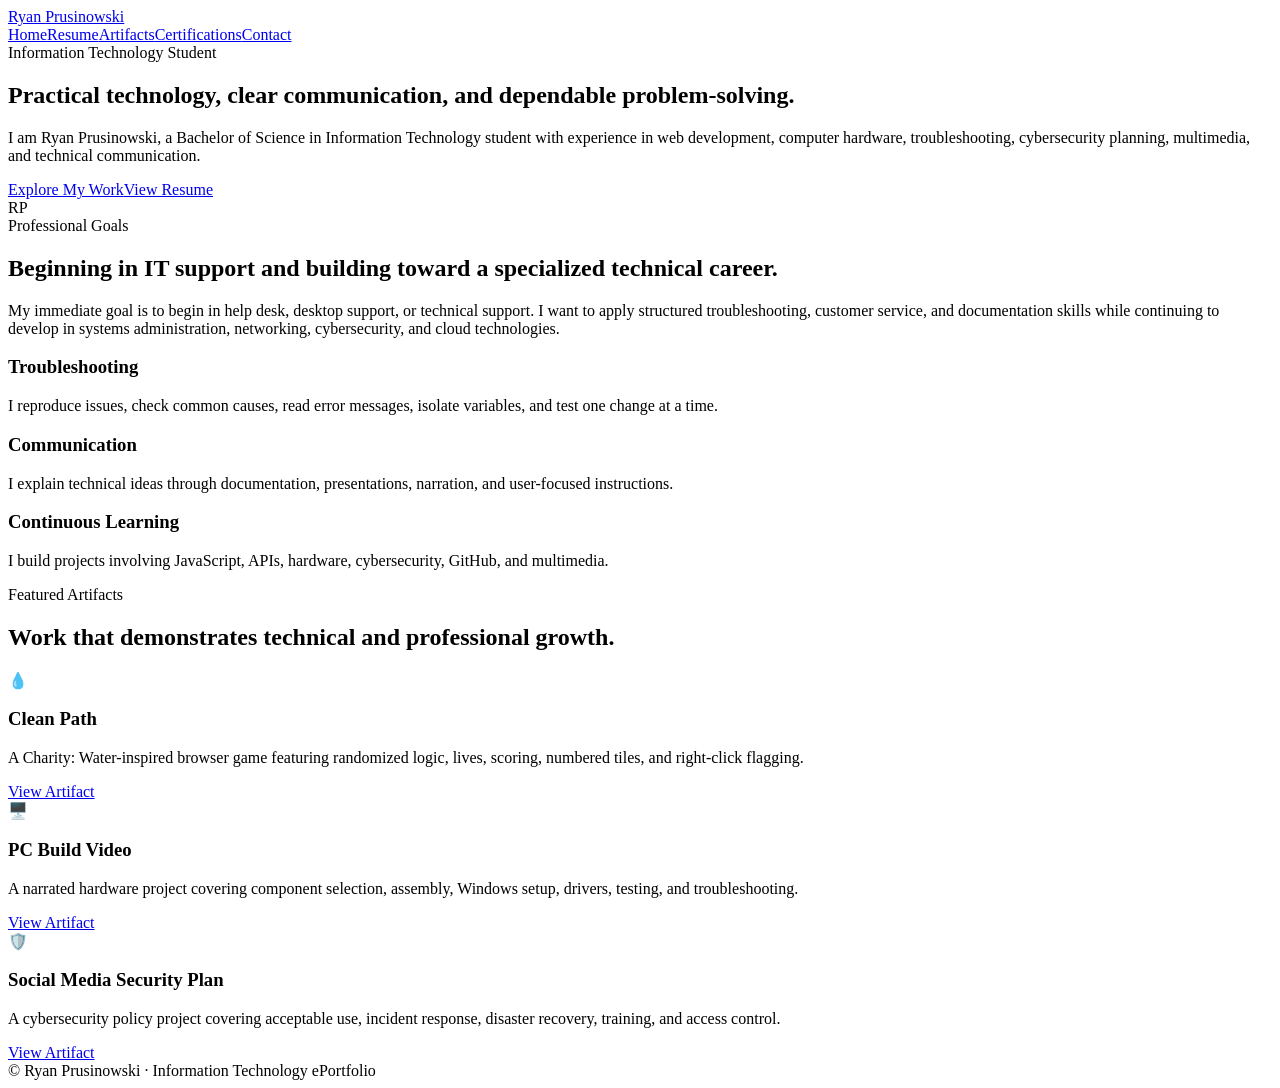
==== index.html @ 20c1c725 "add final eportfolio website" ====
<!doctype html><html lang="en"><head><meta charset="utf-8"><meta name="viewport" content="width=device-width,initial-scale=1"><meta name="description" content="Ryan Prusinowski Information Technology ePortfolio"><title>Home | Ryan Prusinowski</title><link rel="stylesheet" href="assets/css/style.css"></head><body><header class="site-header"><div class="container nav"><a class="brand" href="index.html">Ryan <span>Prusinowski</span></a><nav class="links"><a class="active" href="index.html">Home</a><a class="" href="resume.html">Resume</a><a class="" href="artifacts.html">Artifacts</a><a class="" href="certifications.html">Certifications</a><a class="" href="contact.html">Contact</a></nav></div></header><main>
<section class="container hero"><div><span class="badge">Information Technology Student</span><h1>Practical technology, clear communication, and dependable problem-solving.</h1><p class="lead">I am Ryan Prusinowski, a Bachelor of Science in Information Technology student with experience in web development, computer hardware, troubleshooting, cybersecurity planning, multimedia, and technical communication.</p><div class="buttons"><a class="btn primary" href="artifacts.html">Explore My Work</a><a class="btn" href="resume.html">View Resume</a></div></div><aside class="portrait"><div class="initials">RP</div></aside></section>
<section class="section"><div class="container"><div class="heading"><span class="badge">Professional Goals</span><h2>Beginning in IT support and building toward a specialized technical career.</h2><p class="lead">My immediate goal is to begin in help desk, desktop support, or technical support. I want to apply structured troubleshooting, customer service, and documentation skills while continuing to develop in systems administration, networking, cybersecurity, and cloud technologies.</p></div><div class="grid3"><article class="card"><h3>Troubleshooting</h3><p>I reproduce issues, check common causes, read error messages, isolate variables, and test one change at a time.</p></article><article class="card"><h3>Communication</h3><p>I explain technical ideas through documentation, presentations, narration, and user-focused instructions.</p></article><article class="card"><h3>Continuous Learning</h3><p>I build projects involving JavaScript, APIs, hardware, cybersecurity, GitHub, and multimedia.</p></article></div></div></section>
<section class="section"><div class="container"><div class="heading"><span class="badge">Featured Artifacts</span><h2>Work that demonstrates technical and professional growth.</h2></div><div class="grid3">
<article class="card"><div class="visual">💧</div><h3>Clean Path</h3><p>A Charity: Water-inspired browser game featuring randomized logic, lives, scoring, numbered tiles, and right-click flagging.</p><a class="btn" href="artifact-clean-path.html">View Artifact</a></article>
<article class="card"><div class="visual">🖥️</div><h3>PC Build Video</h3><p>A narrated hardware project covering component selection, assembly, Windows setup, drivers, testing, and troubleshooting.</p><a class="btn" href="artifact-pc-build.html">View Artifact</a></article>
<article class="card"><div class="visual">🛡️</div><h3>Social Media Security Plan</h3><p>A cybersecurity policy project covering acceptable use, incident response, disaster recovery, training, and access control.</p><a class="btn" href="artifact-security-plan.html">View Artifact</a></article>
</div></div></section></main><footer><div class="container">© <span id="year"></span> Ryan Prusinowski · Information Technology ePortfolio</div></footer><script src="assets/js/script.js"></script></body></html>
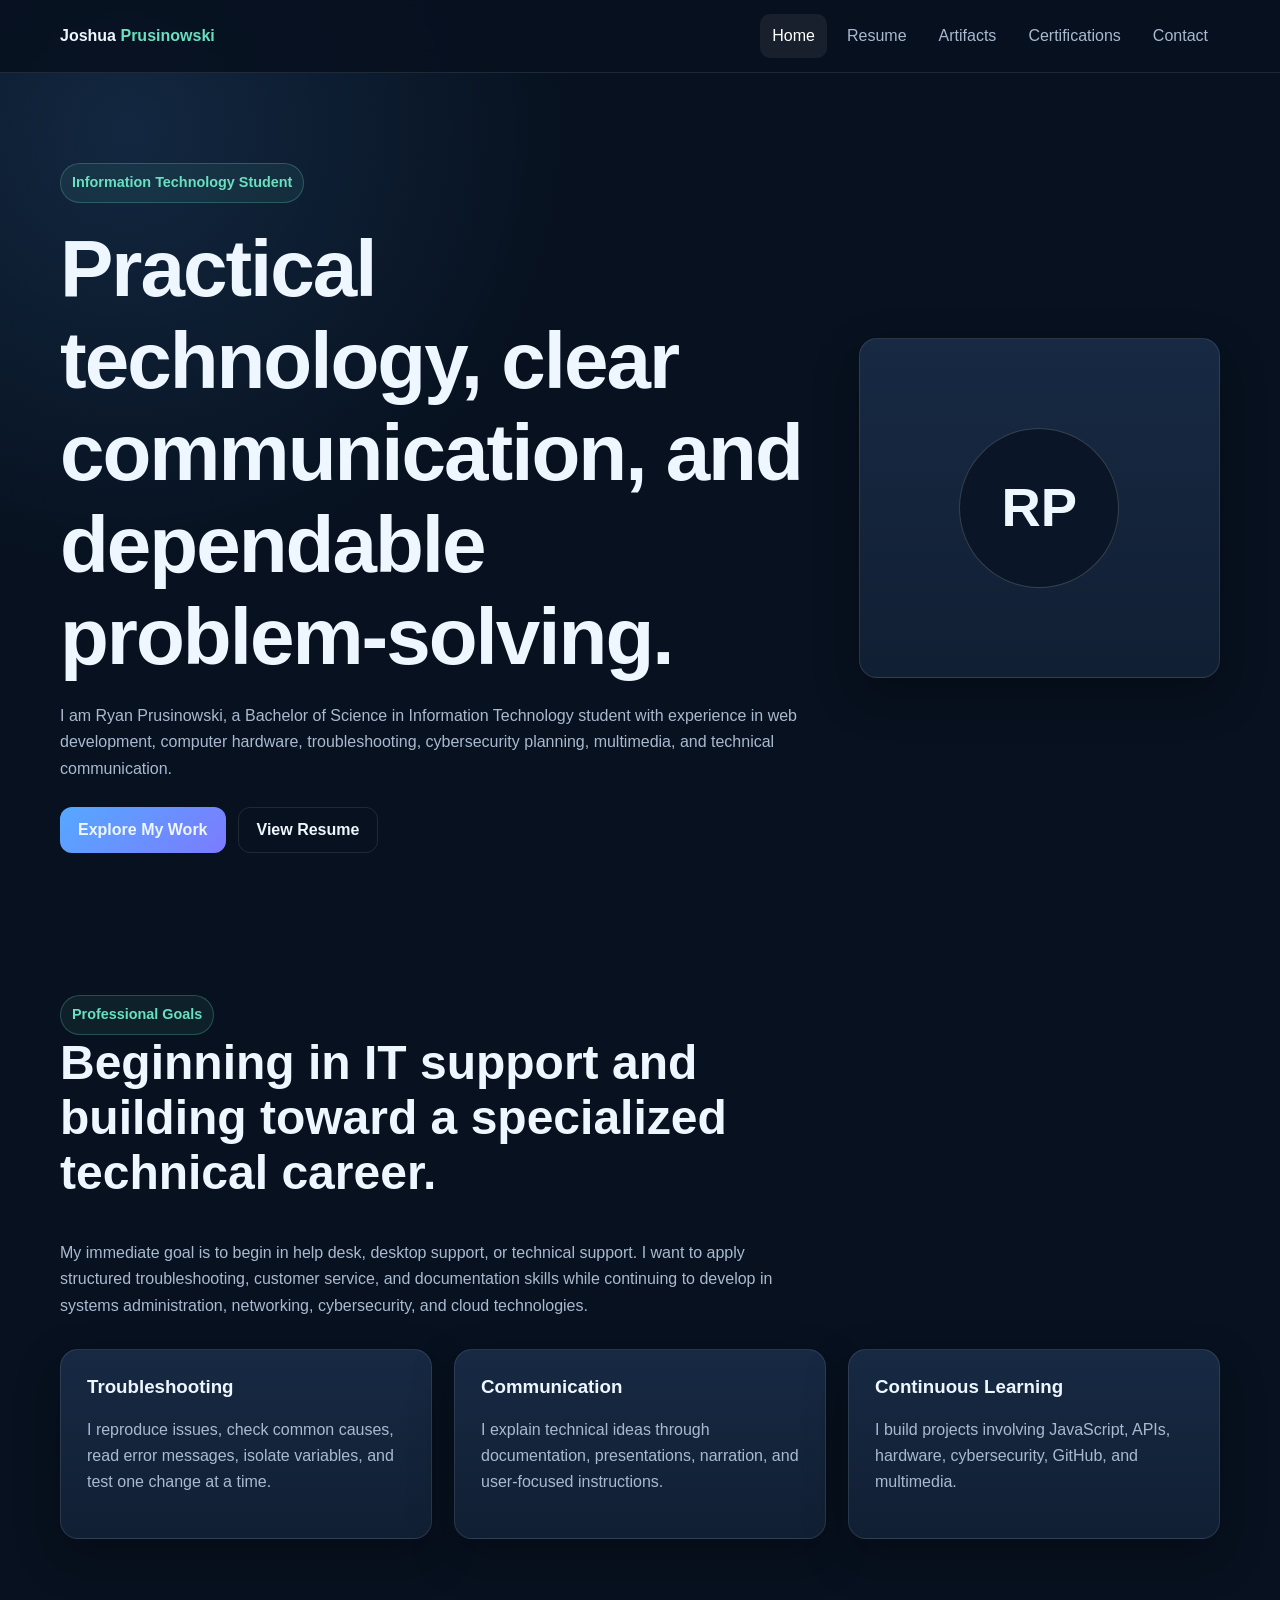
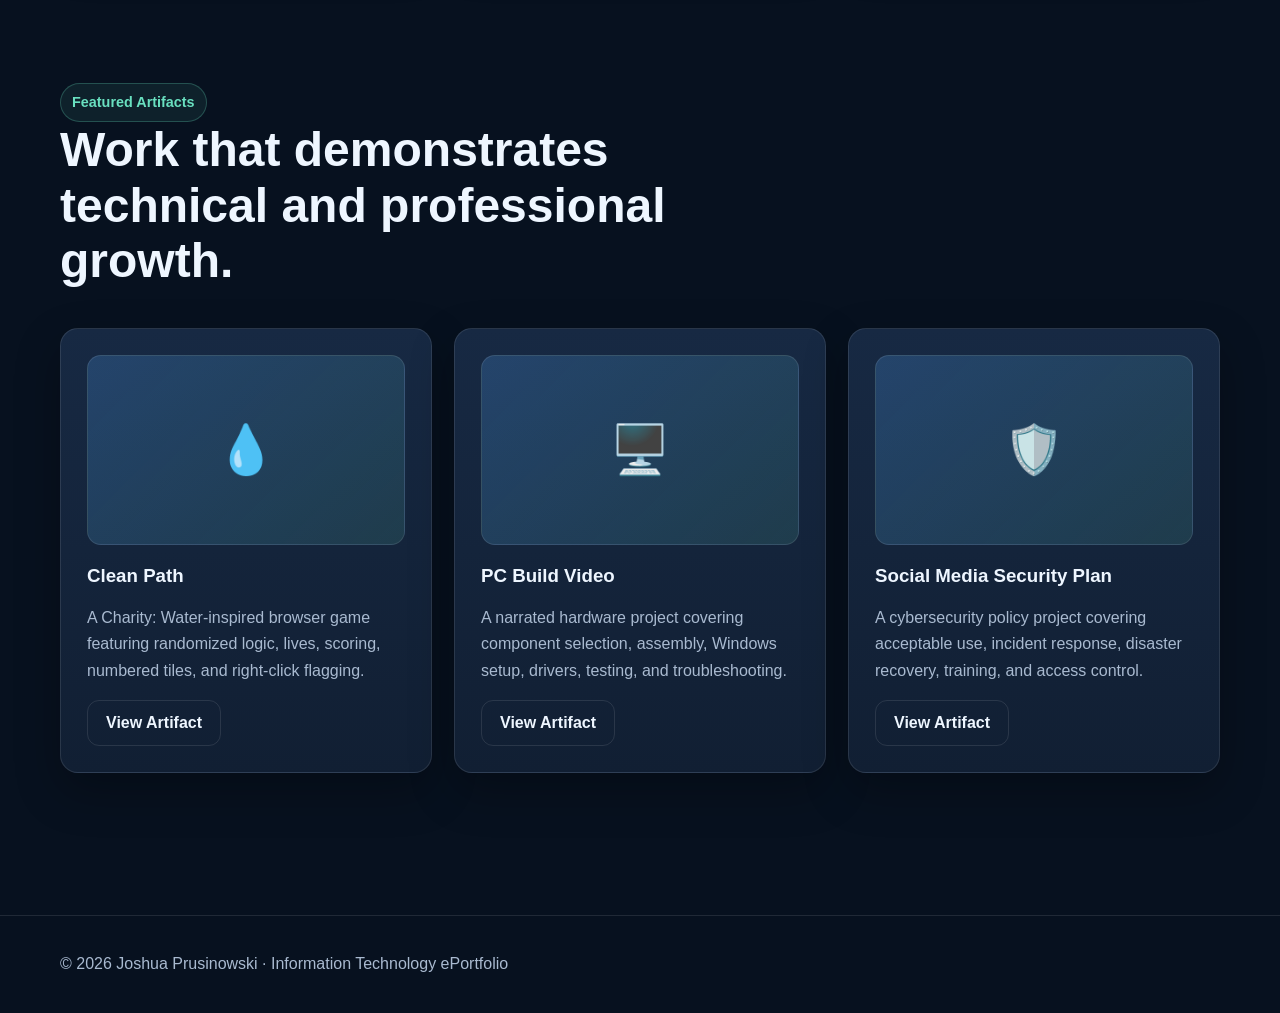
==== commit fbb14e5f: "Update portfolio website without large video" ====
--- a/index.html
+++ b/index.html
@@ -1,8 +1,99 @@
-<!doctype html><html lang="en"><head><meta charset="utf-8"><meta name="viewport" content="width=device-width,initial-scale=1"><meta name="description" content="Ryan Prusinowski Information Technology ePortfolio"><title>Home | Ryan Prusinowski</title><link rel="stylesheet" href="assets/css/style.css"></head><body><header class="site-header"><div class="container nav"><a class="brand" href="index.html">Ryan <span>Prusinowski</span></a><nav class="links"><a class="active" href="index.html">Home</a><a class="" href="resume.html">Resume</a><a class="" href="artifacts.html">Artifacts</a><a class="" href="certifications.html">Certifications</a><a class="" href="contact.html">Contact</a></nav></div></header><main>
-<section class="container hero"><div><span class="badge">Information Technology Student</span><h1>Practical technology, clear communication, and dependable problem-solving.</h1><p class="lead">I am Ryan Prusinowski, a Bachelor of Science in Information Technology student with experience in web development, computer hardware, troubleshooting, cybersecurity planning, multimedia, and technical communication.</p><div class="buttons"><a class="btn primary" href="artifacts.html">Explore My Work</a><a class="btn" href="resume.html">View Resume</a></div></div><aside class="portrait"><div class="initials">RP</div></aside></section>
-<section class="section"><div class="container"><div class="heading"><span class="badge">Professional Goals</span><h2>Beginning in IT support and building toward a specialized technical career.</h2><p class="lead">My immediate goal is to begin in help desk, desktop support, or technical support. I want to apply structured troubleshooting, customer service, and documentation skills while continuing to develop in systems administration, networking, cybersecurity, and cloud technologies.</p></div><div class="grid3"><article class="card"><h3>Troubleshooting</h3><p>I reproduce issues, check common causes, read error messages, isolate variables, and test one change at a time.</p></article><article class="card"><h3>Communication</h3><p>I explain technical ideas through documentation, presentations, narration, and user-focused instructions.</p></article><article class="card"><h3>Continuous Learning</h3><p>I build projects involving JavaScript, APIs, hardware, cybersecurity, GitHub, and multimedia.</p></article></div></div></section>
-<section class="section"><div class="container"><div class="heading"><span class="badge">Featured Artifacts</span><h2>Work that demonstrates technical and professional growth.</h2></div><div class="grid3">
-<article class="card"><div class="visual">💧</div><h3>Clean Path</h3><p>A Charity: Water-inspired browser game featuring randomized logic, lives, scoring, numbered tiles, and right-click flagging.</p><a class="btn" href="artifact-clean-path.html">View Artifact</a></article>
-<article class="card"><div class="visual">🖥️</div><h3>PC Build Video</h3><p>A narrated hardware project covering component selection, assembly, Windows setup, drivers, testing, and troubleshooting.</p><a class="btn" href="artifact-pc-build.html">View Artifact</a></article>
-<article class="card"><div class="visual">🛡️</div><h3>Social Media Security Plan</h3><p>A cybersecurity policy project covering acceptable use, incident response, disaster recovery, training, and access control.</p><a class="btn" href="artifact-security-plan.html">View Artifact</a></article>
-</div></div></section></main><footer><div class="container">© <span id="year"></span> Ryan Prusinowski · Information Technology ePortfolio</div></footer><script src="assets/js/script.js"></script></body></html>+<!doctype html>
+<html lang="en">
+
+<head>
+    <meta charset="utf-8">
+    <meta name="viewport" content="width=device-width,initial-scale=1">
+    <meta name="description" content="Joshua Prusinowski Information Technology ePortfolio">
+    <title>Home | Joshua Prusinowski</title>
+    <link rel="stylesheet" href="assets/css/style.css">
+</head>
+
+<body>
+    <header class="site-header">
+        <div class="container nav"><a class="brand" href="index.html">Joshua <span>Prusinowski</span></a>
+            <nav class="links"><a class="active" href="index.html">Home</a><a class="" href="resume.html">Resume</a><a
+                    class="" href="artifacts.html">Artifacts</a><a class=""
+                    href="certifications.html">Certifications</a><a class="" href="contact.html">Contact</a></nav>
+        </div>
+    </header>
+    <main>
+        <section class="container hero">
+            <div><span class="badge">Information Technology Student</span>
+                <h1>Practical technology, clear communication, and dependable problem-solving.</h1>
+                <p class="lead">I am Ryan Prusinowski, a Bachelor of Science in Information Technology student with
+                    experience in web development, computer hardware, troubleshooting, cybersecurity planning,
+                    multimedia, and technical communication.</p>
+                <div class="buttons"><a class="btn primary" href="artifacts.html">Explore My Work</a><a class="btn"
+                        href="resume.html">View Resume</a></div>
+            </div>
+            <aside class="portrait">
+                <div class="initials">RP</div>
+            </aside>
+        </section>
+        <section class="section">
+            <div class="container">
+                <div class="heading"><span class="badge">Professional Goals</span>
+                    <h2>Beginning in IT support and building toward a specialized technical career.</h2>
+                    <p class="lead">My immediate goal is to begin in help desk, desktop support, or technical support. I
+                        want to apply structured troubleshooting, customer service, and documentation skills while
+                        continuing to develop in systems administration, networking, cybersecurity, and cloud
+                        technologies.</p>
+                </div>
+                <div class="grid3">
+                    <article class="card">
+                        <h3>Troubleshooting</h3>
+                        <p>I reproduce issues, check common causes, read error messages, isolate variables, and test one
+                            change at a time.</p>
+                    </article>
+                    <article class="card">
+                        <h3>Communication</h3>
+                        <p>I explain technical ideas through documentation, presentations, narration, and user-focused
+                            instructions.</p>
+                    </article>
+                    <article class="card">
+                        <h3>Continuous Learning</h3>
+                        <p>I build projects involving JavaScript, APIs, hardware, cybersecurity, GitHub, and multimedia.
+                        </p>
+                    </article>
+                </div>
+            </div>
+        </section>
+        <section class="section">
+            <div class="container">
+                <div class="heading"><span class="badge">Featured Artifacts</span>
+                    <h2>Work that demonstrates technical and professional growth.</h2>
+                </div>
+                <div class="grid3">
+                    <article class="card">
+                        <div class="visual">💧</div>
+                        <h3>Clean Path</h3>
+                        <p>A Charity: Water-inspired browser game featuring randomized logic, lives, scoring, numbered
+                            tiles, and right-click flagging.</p><a class="btn" href="artifact-clean-path.html">View
+                            Artifact</a>
+                    </article>
+                    <article class="card">
+                        <div class="visual">🖥️</div>
+                        <h3>PC Build Video</h3>
+                        <p>A narrated hardware project covering component selection, assembly, Windows setup, drivers,
+                            testing, and troubleshooting.</p><a class="btn" href="artifact-pc-build.html">View
+                            Artifact</a>
+                    </article>
+                    <article class="card">
+                        <div class="visual">🛡️</div>
+                        <h3>Social Media Security Plan</h3>
+                        <p>A cybersecurity policy project covering acceptable use, incident response, disaster recovery,
+                            training, and access control.</p><a class="btn" href="artifact-security-plan.html">View
+                            Artifact</a>
+                    </article>
+                </div>
+            </div>
+        </section>
+    </main>
+    <footer>
+        <div class="container">© <span id="year"></span> Joshua Prusinowski · Information Technology ePortfolio</div>
+    </footer>
+    <script src="assets/js/script.js"></script>
+</body>
+
+</html>
--- a/assets/css/style.css
+++ b/assets/css/style.css
@@ -0,0 +1,3 @@
+
+:root{--bg:#07111f;--panel:#111f33;--panel2:#172943;--text:#eef6ff;--muted:#a9bad0;--blue:#55a8ff;--green:#69e0c0;--border:rgba(255,255,255,.1);--max:1160px}
+*{box-sizing:border-box}html{scroll-behavior:smooth}body{margin:0;font-family:Inter,Segoe UI,Arial,sans-serif;background:radial-gradient(circle at 10% 5%,rgba(85,168,255,.15),transparent 28rem),var(--bg);color:var(--text);line-height:1.65}a{color:inherit}.container{width:min(calc(100% - 32px),var(--max));margin:auto}.site-header{position:sticky;top:0;z-index:20;background:rgba(7,17,31,.88);backdrop-filter:blur(12px);border-bottom:1px solid var(--border)}.nav{min-height:72px;display:flex;justify-content:space-between;align-items:center;gap:20px}.brand{text-decoration:none;font-weight:900}.brand span{color:var(--green)}.links{display:flex;gap:8px;flex-wrap:wrap}.links a{text-decoration:none;color:var(--muted);padding:9px 12px;border-radius:10px}.links a:hover,.links a.active{background:rgba(255,255,255,.07);color:white}.hero{padding:90px 0 70px;display:grid;grid-template-columns:1.35fr .65fr;gap:48px;align-items:center}.badge{display:inline-block;color:var(--green);background:rgba(105,224,192,.08);border:1px solid rgba(105,224,192,.25);padding:7px 11px;border-radius:999px;font-weight:800;font-size:.9rem}h1,h2,h3{line-height:1.15;margin-top:0}h1{font-size:clamp(2.7rem,7vw,5rem);letter-spacing:-2px;margin:20px 0}h2{font-size:clamp(2rem,4vw,3rem)}.lead,.muted,.card p,.artifact p,.artifact li{color:var(--muted)}.portrait,.card,.artifact,.resume-box{background:linear-gradient(180deg,var(--panel2),var(--panel));border:1px solid var(--border);border-radius:18px;box-shadow:0 18px 45px rgba(0,0,0,.28)}.portrait{min-height:340px;display:grid;place-items:center}.initials{width:160px;height:160px;border-radius:50%;display:grid;place-items:center;font-size:3.4rem;font-weight:900;background:#0a1627;border:1px solid rgba(255,255,255,.18)}.buttons{display:flex;gap:12px;flex-wrap:wrap;margin-top:25px}.btn{display:inline-flex;align-items:center;justify-content:center;min-height:46px;padding:0 18px;border-radius:12px;text-decoration:none;font-weight:800;border:1px solid var(--border)}.primary{background:linear-gradient(135deg,var(--blue),#7c7bff);border:0}.section{padding:72px 0}.heading{max-width:760px;margin-bottom:30px}.grid3{display:grid;grid-template-columns:repeat(3,1fr);gap:22px}.grid2{display:grid;grid-template-columns:repeat(2,1fr);gap:22px}.card,.artifact,.resume-box{padding:26px}.visual{height:190px;border-radius:14px;display:grid;place-items:center;font-size:3rem;background:linear-gradient(135deg,rgba(85,168,255,.22),rgba(105,224,192,.13));border:1px solid var(--border);margin-bottom:20px}.tags{display:flex;flex-wrap:wrap;gap:8px;list-style:none;padding:0}.tags li{font-size:.85rem;padding:5px 9px;border-radius:999px;background:rgba(85,168,255,.12);border:1px solid rgba(85,168,255,.22)}.page-hero{padding:70px 0 35px}.page-hero h1{font-size:clamp(2.5rem,6vw,4.2rem)}.artifact-layout{display:grid;grid-template-columns:1.15fr .85fr;gap:28px;align-items:start}.media{border-radius:18px;overflow:hidden;border:1px solid var(--border);background:#030914}.media video,.media iframe{width:100%;aspect-ratio:16/9;display:block;border:0}.note{margin-top:18px;padding:14px 16px;border-radius:12px;background:rgba(255,195,90,.08);border:1px solid rgba(255,195,90,.2);color:#ffe2aa}.resume{display:grid;grid-template-columns:.75fr 1.25fr;gap:24px}.resume-item{padding:18px 0;border-bottom:1px solid var(--border)}.check{list-style:none;padding:0}.check li{padding:8px 0 8px 28px;position:relative}.check li:before{content:"✓";position:absolute;left:0;color:var(--green);font-weight:900}footer{margin-top:70px;padding:35px 0;border-top:1px solid var(--border);color:var(--muted)}@media(max-width:850px){.hero,.artifact-layout,.resume,.grid3,.grid2{grid-template-columns:1fr}.links{font-size:.9rem}.hero{padding-top:55px}}@media(max-width:600px){.nav{align-items:flex-start;padding:16px 0;flex-direction:column}.links{gap:3px}h1{letter-spacing:-1px}}
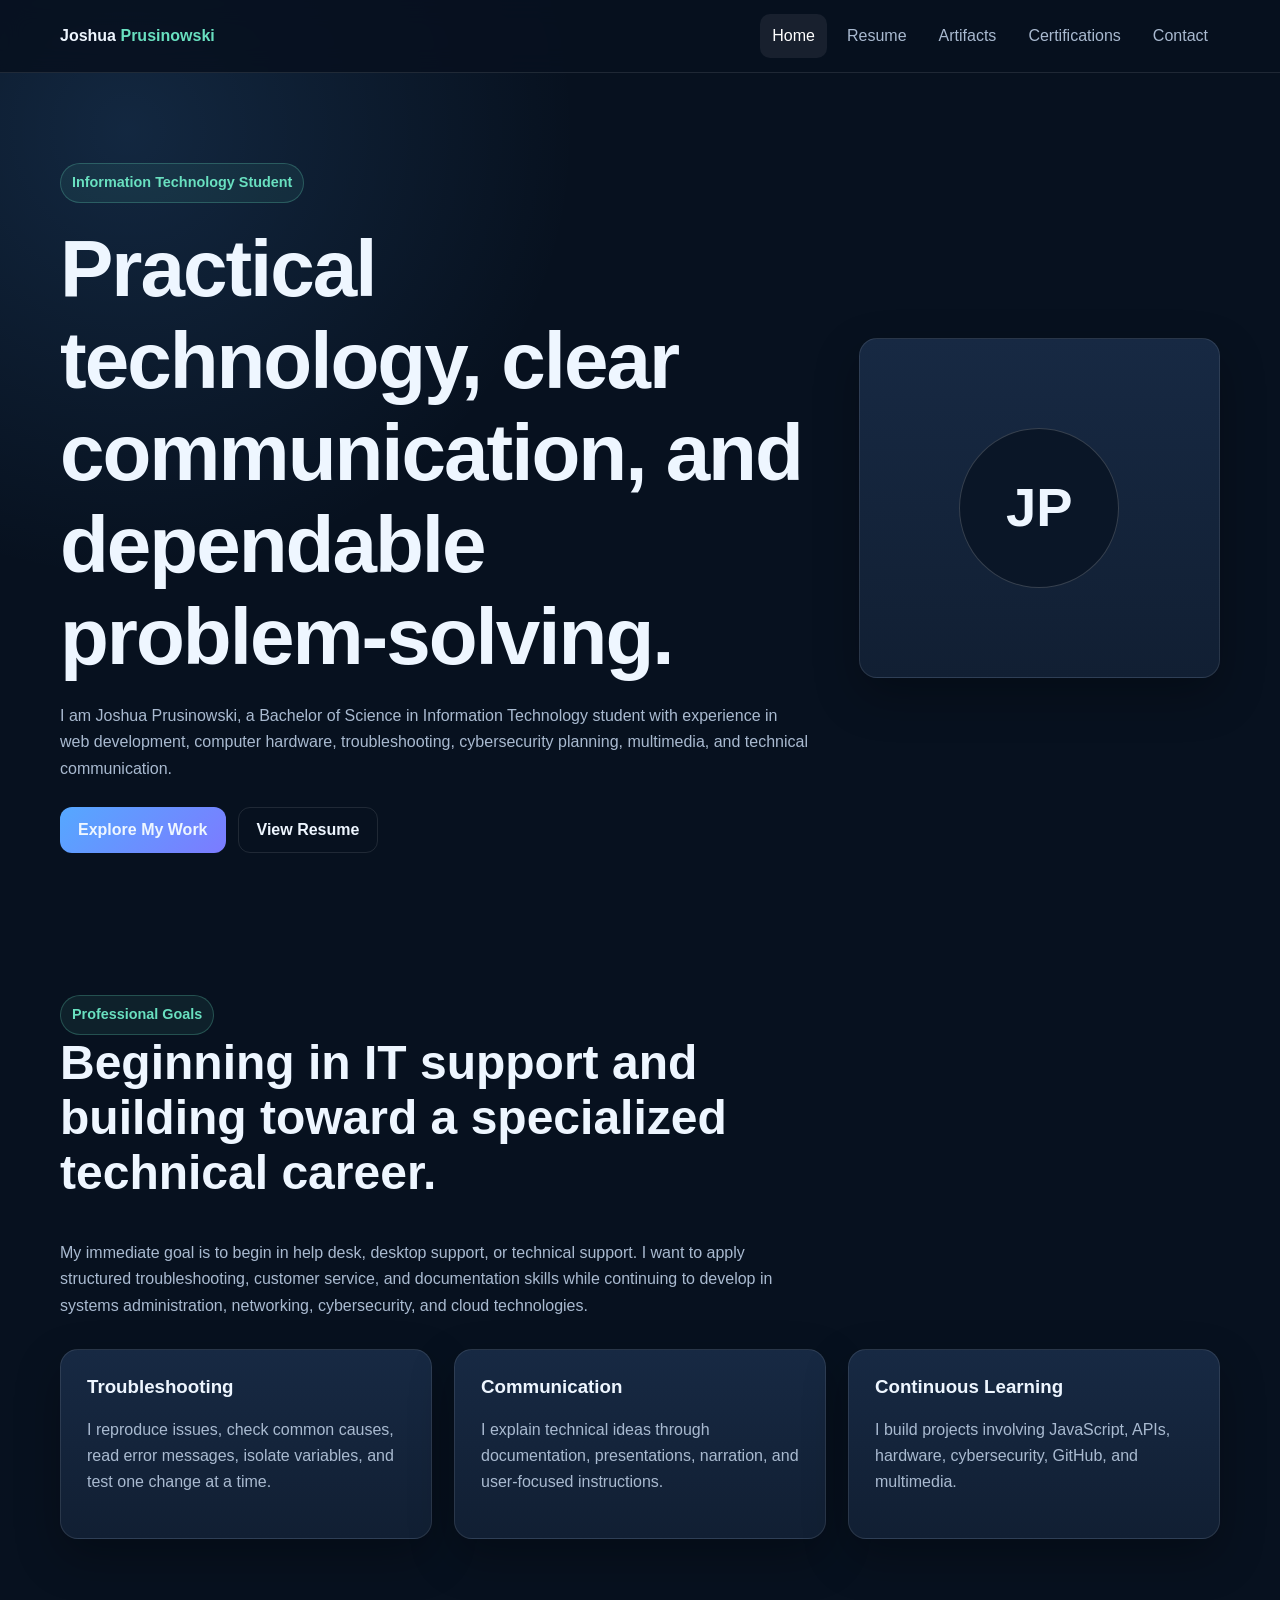
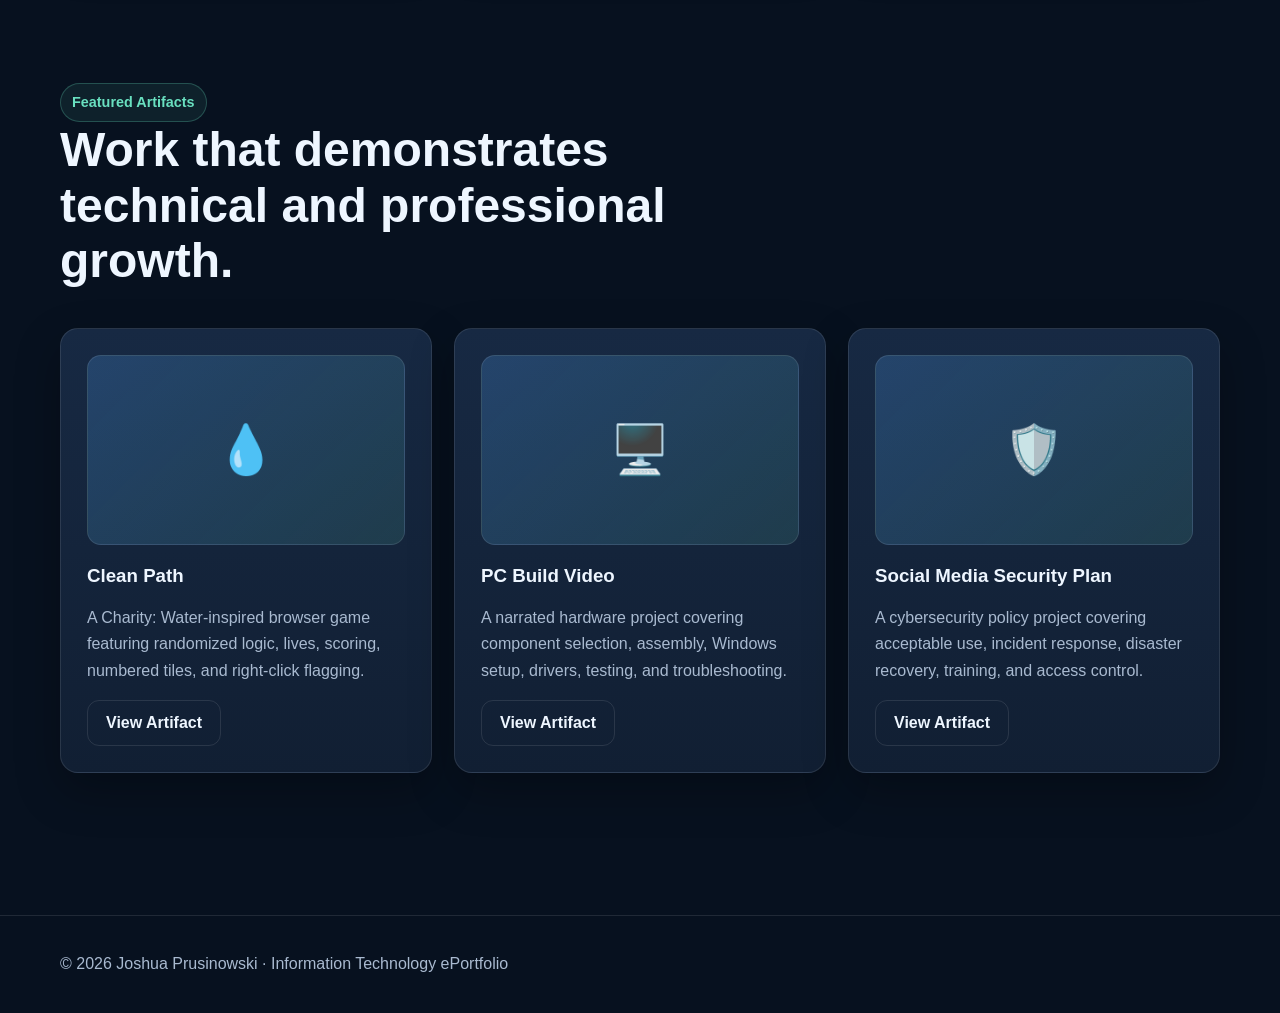
==== commit 5c62f0f2: "final (possibly)" ====
--- a/index.html
+++ b/index.html
@@ -21,14 +21,14 @@
         <section class="container hero">
             <div><span class="badge">Information Technology Student</span>
                 <h1>Practical technology, clear communication, and dependable problem-solving.</h1>
-                <p class="lead">I am Ryan Prusinowski, a Bachelor of Science in Information Technology student with
+                <p class="lead">I am Joshua Prusinowski, a Bachelor of Science in Information Technology student with
                     experience in web development, computer hardware, troubleshooting, cybersecurity planning,
                     multimedia, and technical communication.</p>
                 <div class="buttons"><a class="btn primary" href="artifacts.html">Explore My Work</a><a class="btn"
                         href="resume.html">View Resume</a></div>
             </div>
             <aside class="portrait">
-                <div class="initials">RP</div>
+                <div class="initials">JP</div>
             </aside>
         </section>
         <section class="section">
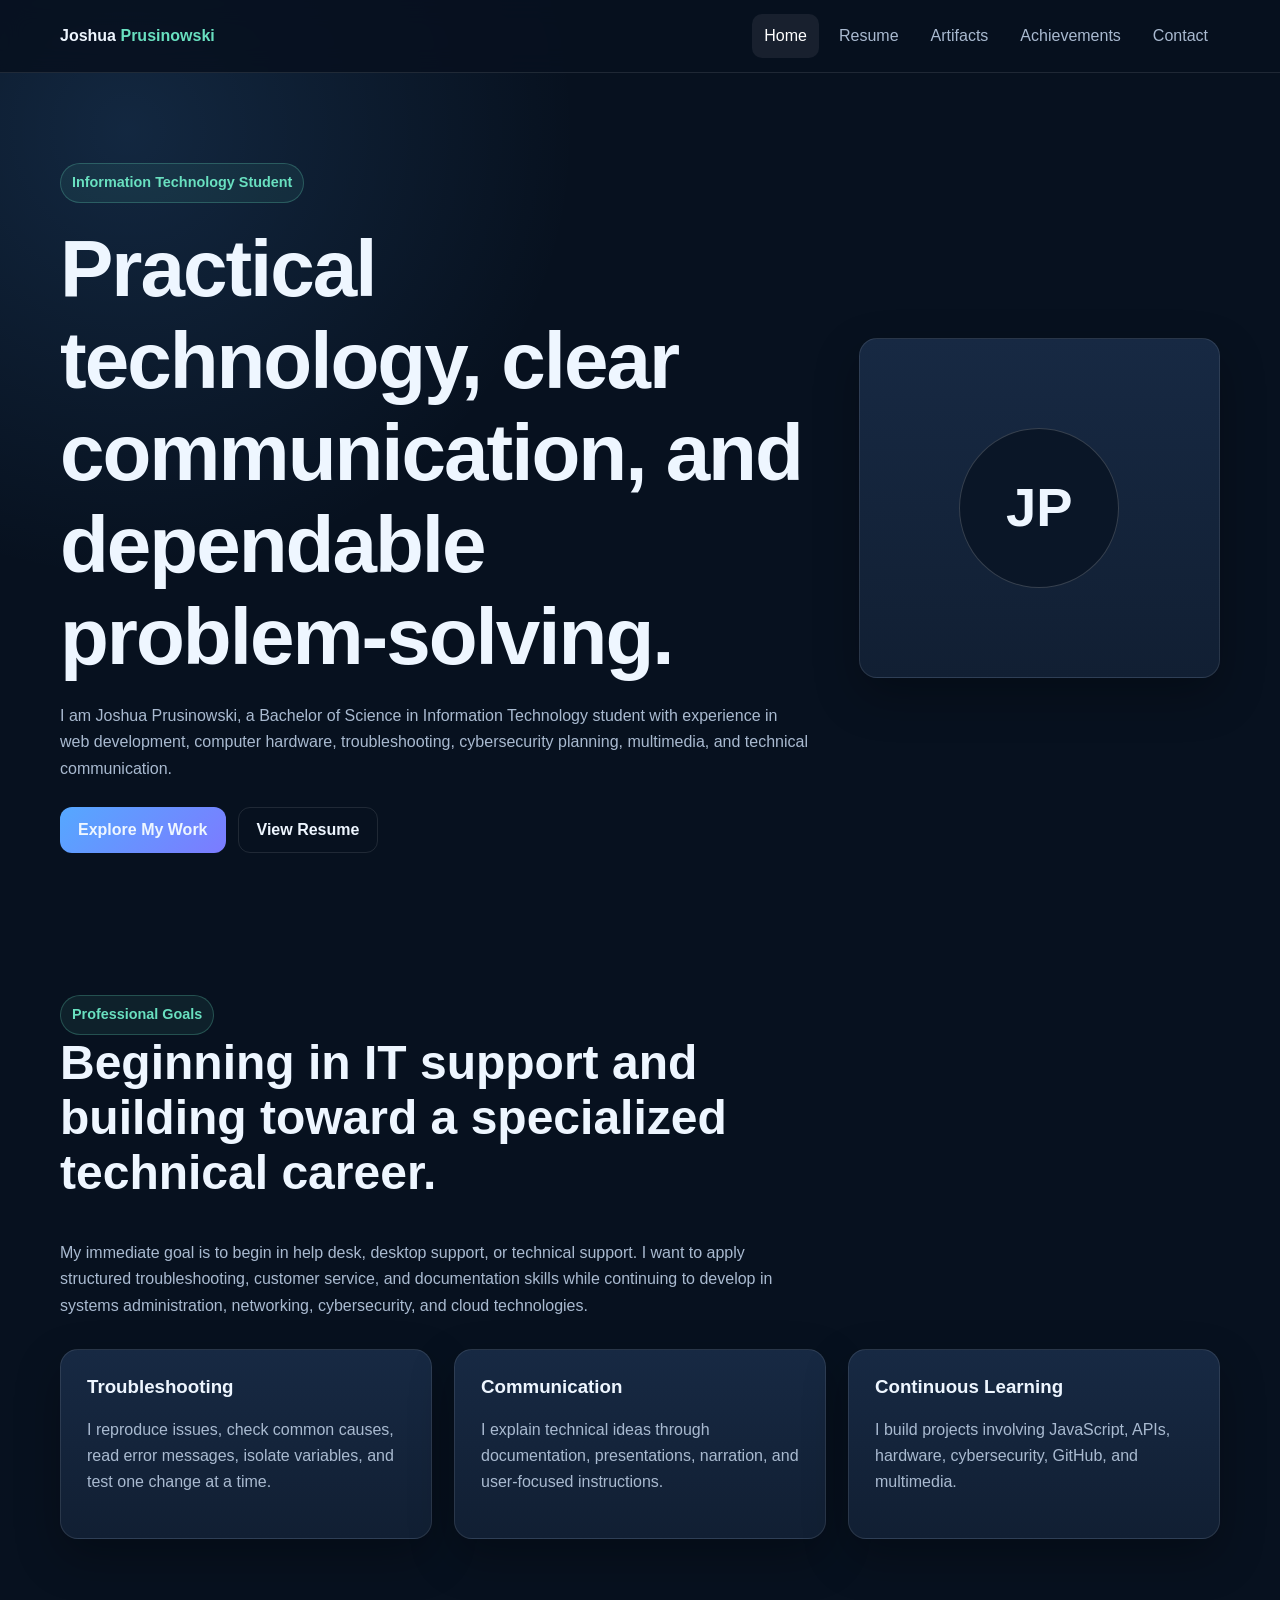
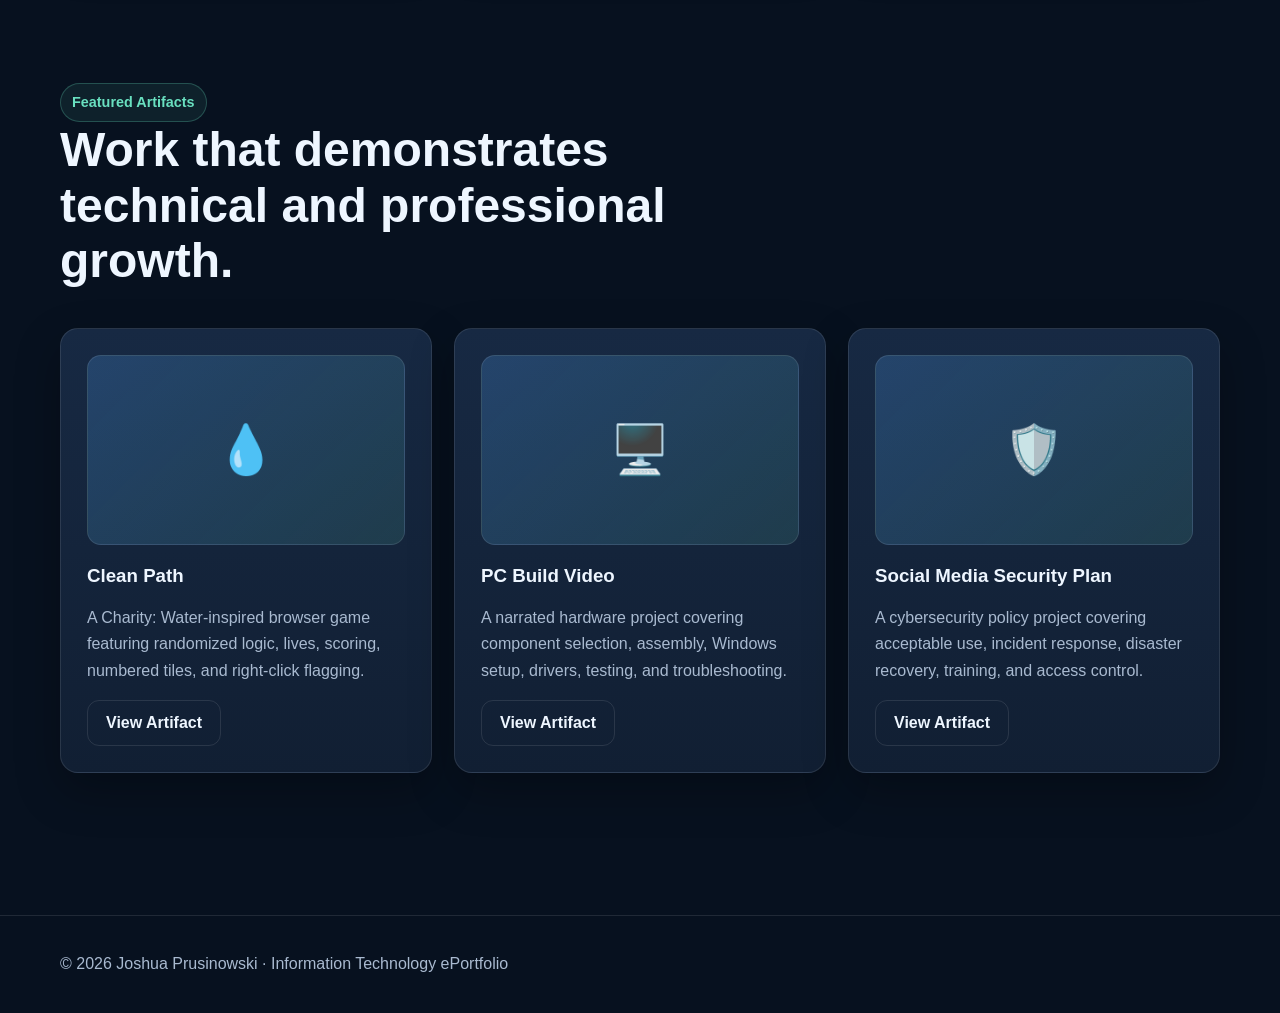
==== commit 7e87d2a8: "final (maybe)" ====
--- a/index.html
+++ b/index.html
@@ -14,7 +14,7 @@
         <div class="container nav"><a class="brand" href="index.html">Joshua <span>Prusinowski</span></a>
             <nav class="links"><a class="active" href="index.html">Home</a><a class="" href="resume.html">Resume</a><a
                     class="" href="artifacts.html">Artifacts</a><a class=""
-                    href="certifications.html">Certifications</a><a class="" href="contact.html">Contact</a></nav>
+                    href="Achievements.html">Achievements</a><a class="" href="contact.html">Contact</a></nav>
         </div>
     </header>
     <main>
--- a/assets/css/style.css
+++ b/assets/css/style.css
@@ -1,3 +1,323 @@
-
-:root{--bg:#07111f;--panel:#111f33;--panel2:#172943;--text:#eef6ff;--muted:#a9bad0;--blue:#55a8ff;--green:#69e0c0;--border:rgba(255,255,255,.1);--max:1160px}
-*{box-sizing:border-box}html{scroll-behavior:smooth}body{margin:0;font-family:Inter,Segoe UI,Arial,sans-serif;background:radial-gradient(circle at 10% 5%,rgba(85,168,255,.15),transparent 28rem),var(--bg);color:var(--text);line-height:1.65}a{color:inherit}.container{width:min(calc(100% - 32px),var(--max));margin:auto}.site-header{position:sticky;top:0;z-index:20;background:rgba(7,17,31,.88);backdrop-filter:blur(12px);border-bottom:1px solid var(--border)}.nav{min-height:72px;display:flex;justify-content:space-between;align-items:center;gap:20px}.brand{text-decoration:none;font-weight:900}.brand span{color:var(--green)}.links{display:flex;gap:8px;flex-wrap:wrap}.links a{text-decoration:none;color:var(--muted);padding:9px 12px;border-radius:10px}.links a:hover,.links a.active{background:rgba(255,255,255,.07);color:white}.hero{padding:90px 0 70px;display:grid;grid-template-columns:1.35fr .65fr;gap:48px;align-items:center}.badge{display:inline-block;color:var(--green);background:rgba(105,224,192,.08);border:1px solid rgba(105,224,192,.25);padding:7px 11px;border-radius:999px;font-weight:800;font-size:.9rem}h1,h2,h3{line-height:1.15;margin-top:0}h1{font-size:clamp(2.7rem,7vw,5rem);letter-spacing:-2px;margin:20px 0}h2{font-size:clamp(2rem,4vw,3rem)}.lead,.muted,.card p,.artifact p,.artifact li{color:var(--muted)}.portrait,.card,.artifact,.resume-box{background:linear-gradient(180deg,var(--panel2),var(--panel));border:1px solid var(--border);border-radius:18px;box-shadow:0 18px 45px rgba(0,0,0,.28)}.portrait{min-height:340px;display:grid;place-items:center}.initials{width:160px;height:160px;border-radius:50%;display:grid;place-items:center;font-size:3.4rem;font-weight:900;background:#0a1627;border:1px solid rgba(255,255,255,.18)}.buttons{display:flex;gap:12px;flex-wrap:wrap;margin-top:25px}.btn{display:inline-flex;align-items:center;justify-content:center;min-height:46px;padding:0 18px;border-radius:12px;text-decoration:none;font-weight:800;border:1px solid var(--border)}.primary{background:linear-gradient(135deg,var(--blue),#7c7bff);border:0}.section{padding:72px 0}.heading{max-width:760px;margin-bottom:30px}.grid3{display:grid;grid-template-columns:repeat(3,1fr);gap:22px}.grid2{display:grid;grid-template-columns:repeat(2,1fr);gap:22px}.card,.artifact,.resume-box{padding:26px}.visual{height:190px;border-radius:14px;display:grid;place-items:center;font-size:3rem;background:linear-gradient(135deg,rgba(85,168,255,.22),rgba(105,224,192,.13));border:1px solid var(--border);margin-bottom:20px}.tags{display:flex;flex-wrap:wrap;gap:8px;list-style:none;padding:0}.tags li{font-size:.85rem;padding:5px 9px;border-radius:999px;background:rgba(85,168,255,.12);border:1px solid rgba(85,168,255,.22)}.page-hero{padding:70px 0 35px}.page-hero h1{font-size:clamp(2.5rem,6vw,4.2rem)}.artifact-layout{display:grid;grid-template-columns:1.15fr .85fr;gap:28px;align-items:start}.media{border-radius:18px;overflow:hidden;border:1px solid var(--border);background:#030914}.media video,.media iframe{width:100%;aspect-ratio:16/9;display:block;border:0}.note{margin-top:18px;padding:14px 16px;border-radius:12px;background:rgba(255,195,90,.08);border:1px solid rgba(255,195,90,.2);color:#ffe2aa}.resume{display:grid;grid-template-columns:.75fr 1.25fr;gap:24px}.resume-item{padding:18px 0;border-bottom:1px solid var(--border)}.check{list-style:none;padding:0}.check li{padding:8px 0 8px 28px;position:relative}.check li:before{content:"✓";position:absolute;left:0;color:var(--green);font-weight:900}footer{margin-top:70px;padding:35px 0;border-top:1px solid var(--border);color:var(--muted)}@media(max-width:850px){.hero,.artifact-layout,.resume,.grid3,.grid2{grid-template-columns:1fr}.links{font-size:.9rem}.hero{padding-top:55px}}@media(max-width:600px){.nav{align-items:flex-start;padding:16px 0;flex-direction:column}.links{gap:3px}h1{letter-spacing:-1px}}
+:root {
+    --bg: #07111f;
+    --panel: #111f33;
+    --panel2: #172943;
+    --text: #eef6ff;
+    --muted: #a9bad0;
+    --blue: #55a8ff;
+    --green: #69e0c0;
+    --border: rgba(255, 255, 255, .1);
+    --max: 1160px
+}
+
+* {
+    box-sizing: border-box
+}
+
+html {
+    scroll-behavior: smooth
+}
+
+body {
+    margin: 0;
+    font-family: Inter, Segoe UI, Arial, sans-serif;
+    background: radial-gradient(circle at 10% 5%, rgba(85, 168, 255, .15), transparent 28rem), var(--bg);
+    color: var(--text);
+    line-height: 1.65
+}
+
+a {
+    color: inherit
+}
+
+.container {
+    width: min(calc(100% - 32px), var(--max));
+    margin: auto
+}
+
+.site-header {
+    position: sticky;
+    top: 0;
+    z-index: 20;
+    background: rgba(7, 17, 31, .88);
+    backdrop-filter: blur(12px);
+    border-bottom: 1px solid var(--border)
+}
+
+.nav {
+    min-height: 72px;
+    display: flex;
+    justify-content: space-between;
+    align-items: center;
+    gap: 20px
+}
+
+.brand {
+    text-decoration: none;
+    font-weight: 900
+}
+
+.brand span {
+    color: var(--green)
+}
+
+.links {
+    display: flex;
+    gap: 8px;
+    flex-wrap: wrap
+}
+
+.links a {
+    text-decoration: none;
+    color: var(--muted);
+    padding: 9px 12px;
+    border-radius: 10px
+}
+
+.links a:hover, .links a.active {
+    background: rgba(255, 255, 255, .07);
+    color: white
+}
+
+.hero {
+    padding: 90px 0 70px;
+    display: grid;
+    grid-template-columns: 1.35fr .65fr;
+    gap: 48px;
+    align-items: center
+}
+
+.badge {
+    display: inline-block;
+    color: var(--green);
+    background: rgba(105, 224, 192, .08);
+    border: 1px solid rgba(105, 224, 192, .25);
+    padding: 7px 11px;
+    border-radius: 999px;
+    font-weight: 800;
+    font-size: .9rem
+}
+
+h1, h2, h3 {
+    line-height: 1.15;
+    margin-top: 0
+}
+
+h1 {
+    font-size: clamp(2.7rem, 7vw, 5rem);
+    letter-spacing: -2px;
+    margin: 20px 0
+}
+
+h2 {
+    font-size: clamp(2rem, 4vw, 3rem)
+}
+
+.lead, .muted, .card p, .artifact p, .artifact li {
+    color: var(--muted)
+}
+
+.portrait, .card, .artifact, .resume-box {
+    background: linear-gradient(180deg, var(--panel2), var(--panel));
+    border: 1px solid var(--border);
+    border-radius: 18px;
+    box-shadow: 0 18px 45px rgba(0, 0, 0, .28)
+}
+
+.portrait {
+    min-height: 340px;
+    display: grid;
+    place-items: center
+}
+
+.initials {
+    width: 160px;
+    height: 160px;
+    border-radius: 50%;
+    display: grid;
+    place-items: center;
+    font-size: 3.4rem;
+    font-weight: 900;
+    background: #0a1627;
+    border: 1px solid rgba(255, 255, 255, .18)
+}
+
+.buttons {
+    display: flex;
+    gap: 12px;
+    flex-wrap: wrap;
+    margin-top: 25px
+}
+
+.btn {
+    display: inline-flex;
+    align-items: center;
+    justify-content: center;
+    min-height: 46px;
+    padding: 0 18px;
+    border-radius: 12px;
+    text-decoration: none;
+    font-weight: 800;
+    border: 1px solid var(--border)
+}
+
+.primary {
+    background: linear-gradient(135deg, var(--blue), #7c7bff);
+    border: 0
+}
+
+.section {
+    padding: 72px 0
+}
+
+.heading {
+    max-width: 760px;
+    margin-bottom: 30px
+}
+
+.grid3 {
+    display: grid;
+    grid-template-columns: repeat(3, 1fr);
+    gap: 22px
+}
+
+.grid2 {
+    display: grid;
+    grid-template-columns: repeat(2, 1fr);
+    gap: 22px
+}
+
+.card, .artifact, .resume-box {
+    padding: 26px
+}
+
+.visual {
+    height: 190px;
+    border-radius: 14px;
+    display: grid;
+    place-items: center;
+    font-size: 3rem;
+    background: linear-gradient(135deg, rgba(85, 168, 255, .22), rgba(105, 224, 192, .13));
+    border: 1px solid var(--border);
+    margin-bottom: 20px
+}
+
+.tags {
+    display: flex;
+    flex-wrap: wrap;
+    gap: 8px;
+    list-style: none;
+    padding: 0
+}
+
+.tags li {
+    font-size: .85rem;
+    padding: 5px 9px;
+    border-radius: 999px;
+    background: rgba(85, 168, 255, .12);
+    border: 1px solid rgba(85, 168, 255, .22)
+}
+
+.page-hero {
+    padding: 70px 0 35px
+}
+
+.page-hero h1 {
+    font-size: clamp(2.5rem, 6vw, 4.2rem)
+}
+
+.artifact-layout {
+    display: grid;
+    grid-template-columns: 1.15fr .85fr;
+    gap: 28px;
+    align-items: start
+}
+
+.media {
+    border-radius: 18px;
+    overflow: hidden;
+    border: 1px solid var(--border);
+    background: #030914
+}
+
+.media video, .media iframe {
+    width: 100%;
+    aspect-ratio: 16/9;
+    display: block;
+    border: 0
+}
+
+.note {
+    margin-top: 18px;
+    padding: 14px 16px;
+    border-radius: 12px;
+    background: rgba(255, 195, 90, .08);
+    border: 1px solid rgba(255, 195, 90, .2);
+    color: #ffe2aa
+}
+
+.resume {
+    display: grid;
+    grid-template-columns: .75fr 1.25fr;
+    gap: 24px
+}
+
+.resume-item {
+    padding: 18px 0;
+    border-bottom: 1px solid var(--border)
+}
+
+.check {
+    list-style: none;
+    padding: 0
+}
+
+.check li {
+    padding: 8px 0 8px 28px;
+    position: relative
+}
+
+.check li:before {
+    content: "✓";
+    position: absolute;
+    left: 0;
+    color: var(--green);
+    font-weight: 900
+}
+
+footer {
+    margin-top: 70px;
+    padding: 35px 0;
+    border-top: 1px solid var(--border);
+    color: var(--muted)
+}
+
+@media(max-width:850px) {
+    .hero, .artifact-layout, .resume, .grid3, .grid2 {
+        grid-template-columns: 1fr
+    }
+
+    .links {
+        font-size: .9rem
+    }
+
+    .hero {
+        padding-top: 55px
+    }
+}
+
+@media(max-width:600px) {
+    .nav {
+        align-items: flex-start;
+        padding: 16px 0;
+        flex-direction: column
+    }
+
+    .links {
+        gap: 3px
+    }
+
+    h1 {
+        letter-spacing: -1px
+    }
+}
